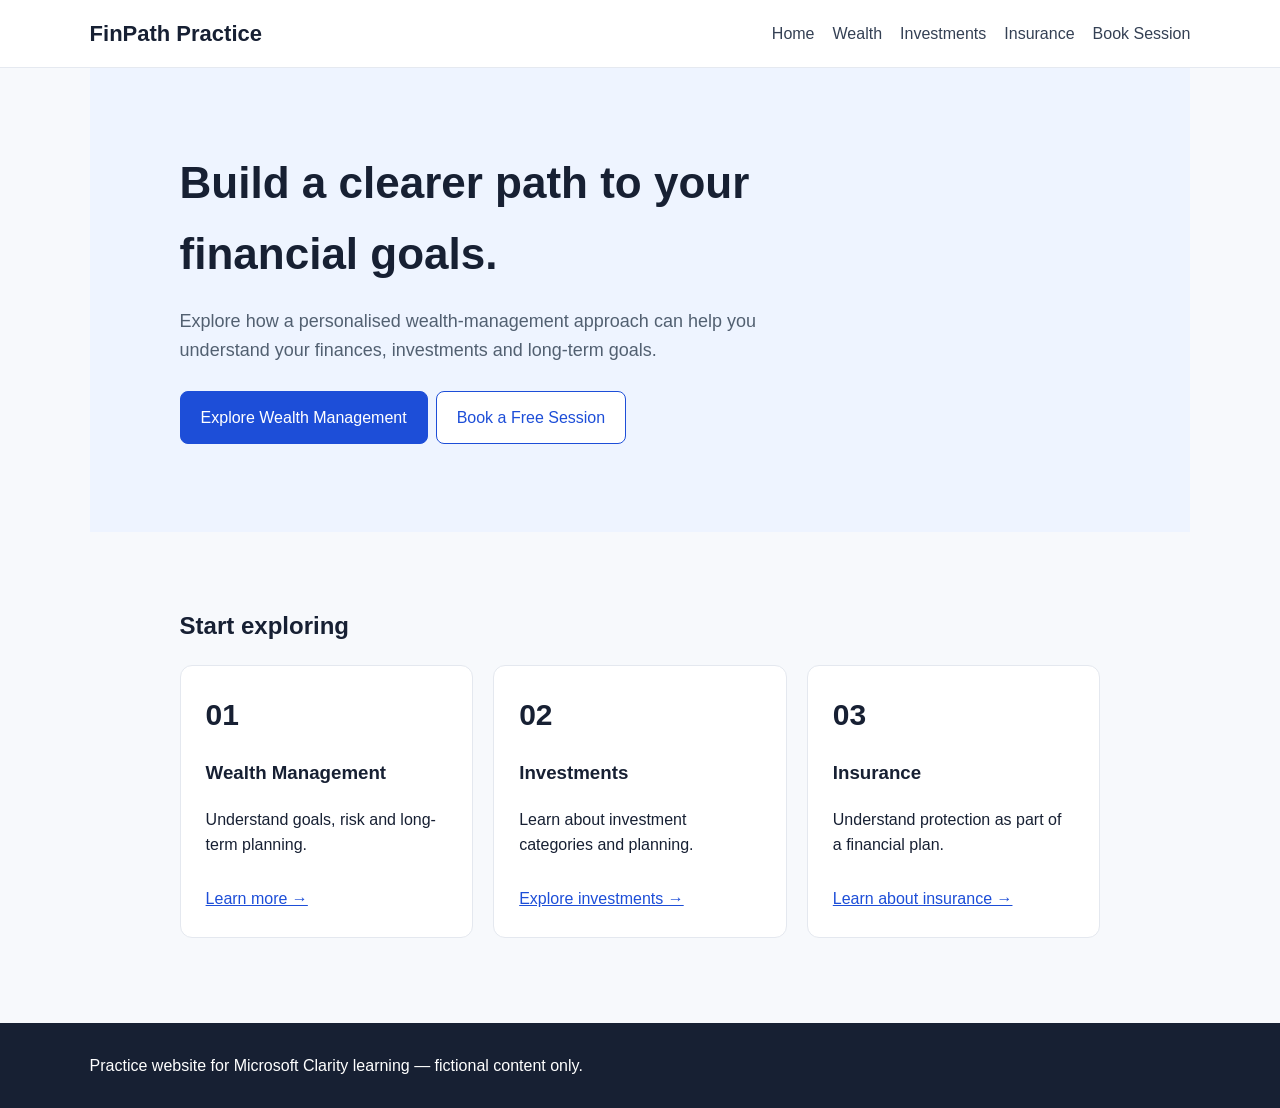
==== index.html @ 6cf88694 "Add files via upload" ====
<!doctype html><html><head><meta charset="utf-8"><meta name="viewport" content="width=device-width,initial-scale=1"><title>FinPath Practice</title><link rel="stylesheet" href="style.css"><!-- CLARITY CODE WILL GO HERE --></head><body><nav><div class="logo">FinPath Practice</div><div><a href="index.html">Home</a><a href="wealth.html">Wealth</a><a href="investments.html">Investments</a><a href="insurance.html">Insurance</a><a href="booking.html">Book Session</a></div></nav><section class="hero"><h1>Build a clearer path to your financial goals.</h1><p>Explore how a personalised wealth-management approach can help you understand your finances, investments and long-term goals.</p><a class="btn primary" href="wealth.html">Explore Wealth Management</a><a class="btn" href="booking.html">Book a Free Session</a></section><section><h2>Start exploring</h2><div class="grid"><div class="card"><div class="stat">01</div><h3>Wealth Management</h3><p>Understand goals, risk and long-term planning.</p><a href="wealth.html">Learn more →</a></div><div class="card"><div class="stat">02</div><h3>Investments</h3><p>Learn about investment categories and planning.</p><a href="investments.html">Explore investments →</a></div><div class="card"><div class="stat">03</div><h3>Insurance</h3><p>Understand protection as part of a financial plan.</p><a href="insurance.html">Learn about insurance →</a></div></div></section><footer>Practice website for Microsoft Clarity learning — fictional content only.</footer></body></html>
---- style.css ----
*{box-sizing:border-box}body{margin:0;font-family:Arial,sans-serif;color:#172033;background:#f7f9fc;line-height:1.6}nav{position:sticky;top:0;background:#fff;border-bottom:1px solid #e5e9f0;padding:16px 7%;display:flex;justify-content:space-between;align-items:center;z-index:5}.logo{font-weight:700;font-size:22px}nav a{margin-left:18px;text-decoration:none;color:#344054}.hero{padding:80px 7%;background:#eef4ff}.hero h1{font-size:44px;max-width:700px;margin:0 0 15px}.hero p{max-width:650px;font-size:18px;color:#526071}.btn{display:inline-block;padding:13px 20px;border-radius:8px;text-decoration:none;margin:8px 8px 8px 0;border:1px solid #1d4ed8;background:white;color:#1d4ed8}.primary{background:#1d4ed8;color:white}section{padding:55px 7%;max-width:1100px;margin:auto}.grid{display:grid;grid-template-columns:repeat(3,1fr);gap:20px}.card{background:white;padding:25px;border:1px solid #e4e8ef;border-radius:12px}.card a{display:inline-block;margin-top:12px;color:#1d4ed8}.stat{font-size:30px;font-weight:700}footer{padding:30px 7%;background:#172033;color:white;margin-top:30px}form{max-width:650px;background:white;padding:28px;border-radius:12px;border:1px solid #e4e8ef}label{display:block;margin-top:16px;font-weight:600}input,select,textarea{width:100%;padding:12px;margin-top:6px;border:1px solid #ccd3df;border-radius:7px}@media(max-width:750px){.grid{grid-template-columns:1fr}.hero h1{font-size:34px}nav div:last-child{display:none}}
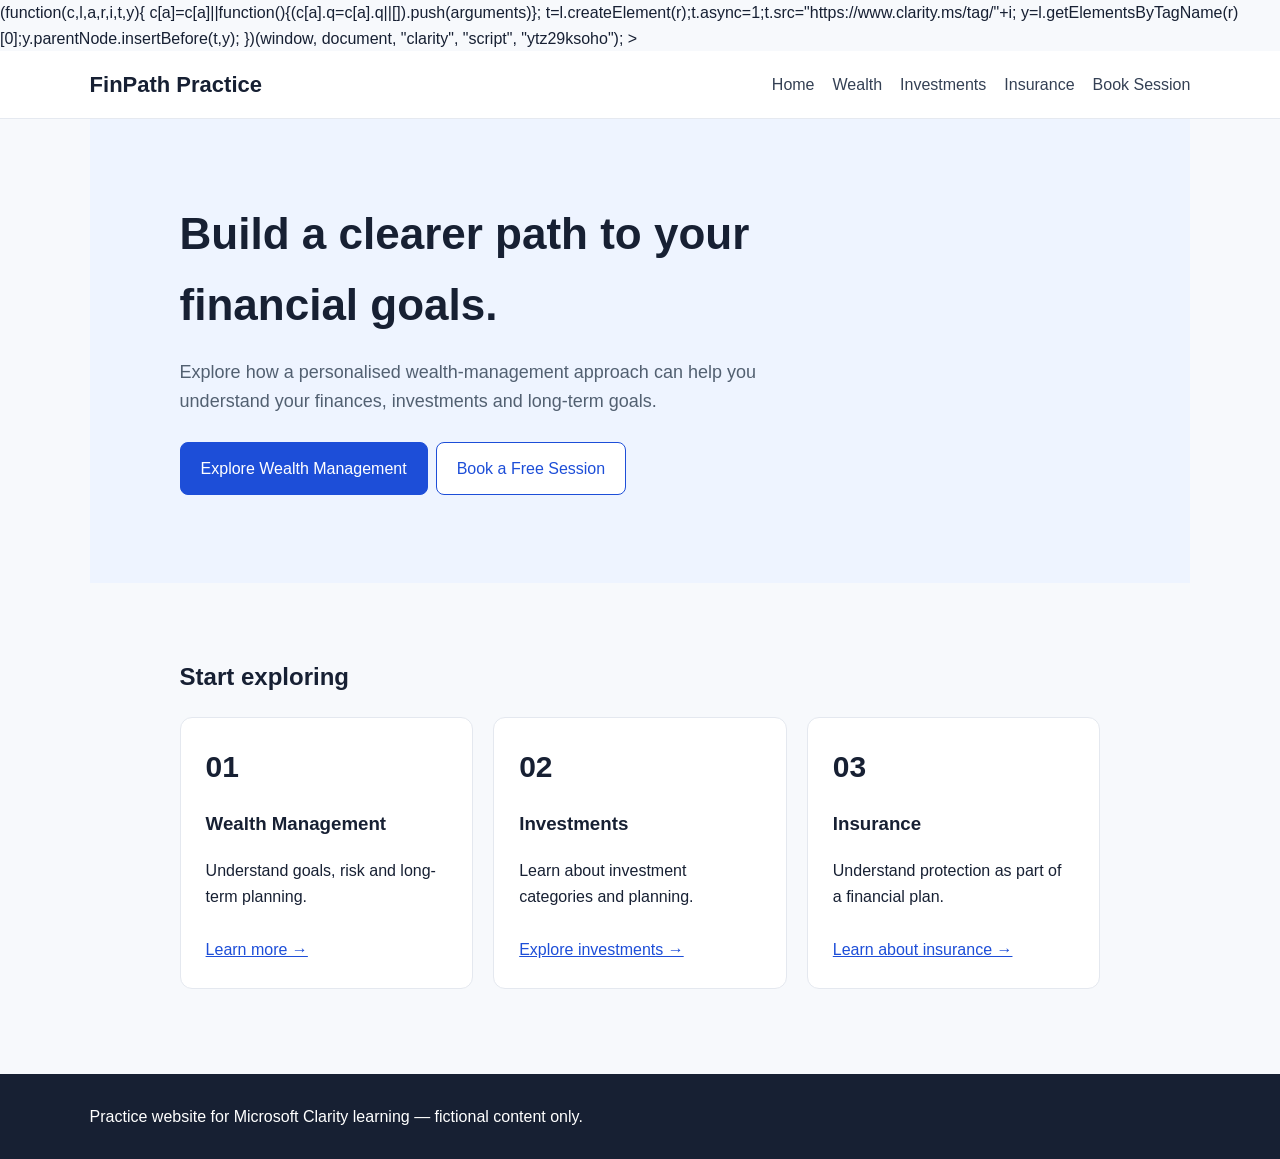
==== commit b63dc467: "Update index.html" ====
--- a/index.html
+++ b/index.html
@@ -1 +1,8 @@
-<!doctype html><html><head><meta charset="utf-8"><meta name="viewport" content="width=device-width,initial-scale=1"><title>FinPath Practice</title><link rel="stylesheet" href="style.css"><!-- CLARITY CODE WILL GO HERE --></head><body><nav><div class="logo">FinPath Practice</div><div><a href="index.html">Home</a><a href="wealth.html">Wealth</a><a href="investments.html">Investments</a><a href="insurance.html">Insurance</a><a href="booking.html">Book Session</a></div></nav><section class="hero"><h1>Build a clearer path to your financial goals.</h1><p>Explore how a personalised wealth-management approach can help you understand your finances, investments and long-term goals.</p><a class="btn primary" href="wealth.html">Explore Wealth Management</a><a class="btn" href="booking.html">Book a Free Session</a></section><section><h2>Start exploring</h2><div class="grid"><div class="card"><div class="stat">01</div><h3>Wealth Management</h3><p>Understand goals, risk and long-term planning.</p><a href="wealth.html">Learn more →</a></div><div class="card"><div class="stat">02</div><h3>Investments</h3><p>Learn about investment categories and planning.</p><a href="investments.html">Explore investments →</a></div><div class="card"><div class="stat">03</div><h3>Insurance</h3><p>Understand protection as part of a financial plan.</p><a href="insurance.html">Learn about insurance →</a></div></div></section><footer>Practice website for Microsoft Clarity learning — fictional content only.</footer></body></html>+<!doctype html><html><head
+                      <script type="text/javascript">
+(function(c,l,a,r,i,t,y){
+c[a]=c[a]||function(){(c[a].q=c[a].q||[]).push(arguments)};
+t=l.createElement(r);t.async=1;t.src="https://www.clarity.ms/tag/"+i;
+y=l.getElementsByTagName(r)[0];y.parentNode.insertBefore(t,y);
+})(window, document, "clarity", "script", "ytz29ksoho");
+</script> ><meta charset="utf-8"><meta name="viewport" content="width=device-width,initial-scale=1"><title>FinPath Practice</title><link rel="stylesheet" href="style.css"><!-- CLARITY CODE WILL GO HERE --></head><body><nav><div class="logo">FinPath Practice</div><div><a href="index.html">Home</a><a href="wealth.html">Wealth</a><a href="investments.html">Investments</a><a href="insurance.html">Insurance</a><a href="booking.html">Book Session</a></div></nav><section class="hero"><h1>Build a clearer path to your financial goals.</h1><p>Explore how a personalised wealth-management approach can help you understand your finances, investments and long-term goals.</p><a class="btn primary" href="wealth.html">Explore Wealth Management</a><a class="btn" href="booking.html">Book a Free Session</a></section><section><h2>Start exploring</h2><div class="grid"><div class="card"><div class="stat">01</div><h3>Wealth Management</h3><p>Understand goals, risk and long-term planning.</p><a href="wealth.html">Learn more →</a></div><div class="card"><div class="stat">02</div><h3>Investments</h3><p>Learn about investment categories and planning.</p><a href="investments.html">Explore investments →</a></div><div class="card"><div class="stat">03</div><h3>Insurance</h3><p>Understand protection as part of a financial plan.</p><a href="insurance.html">Learn about insurance →</a></div></div></section><footer>Practice website for Microsoft Clarity learning — fictional content only.</footer></body></html>
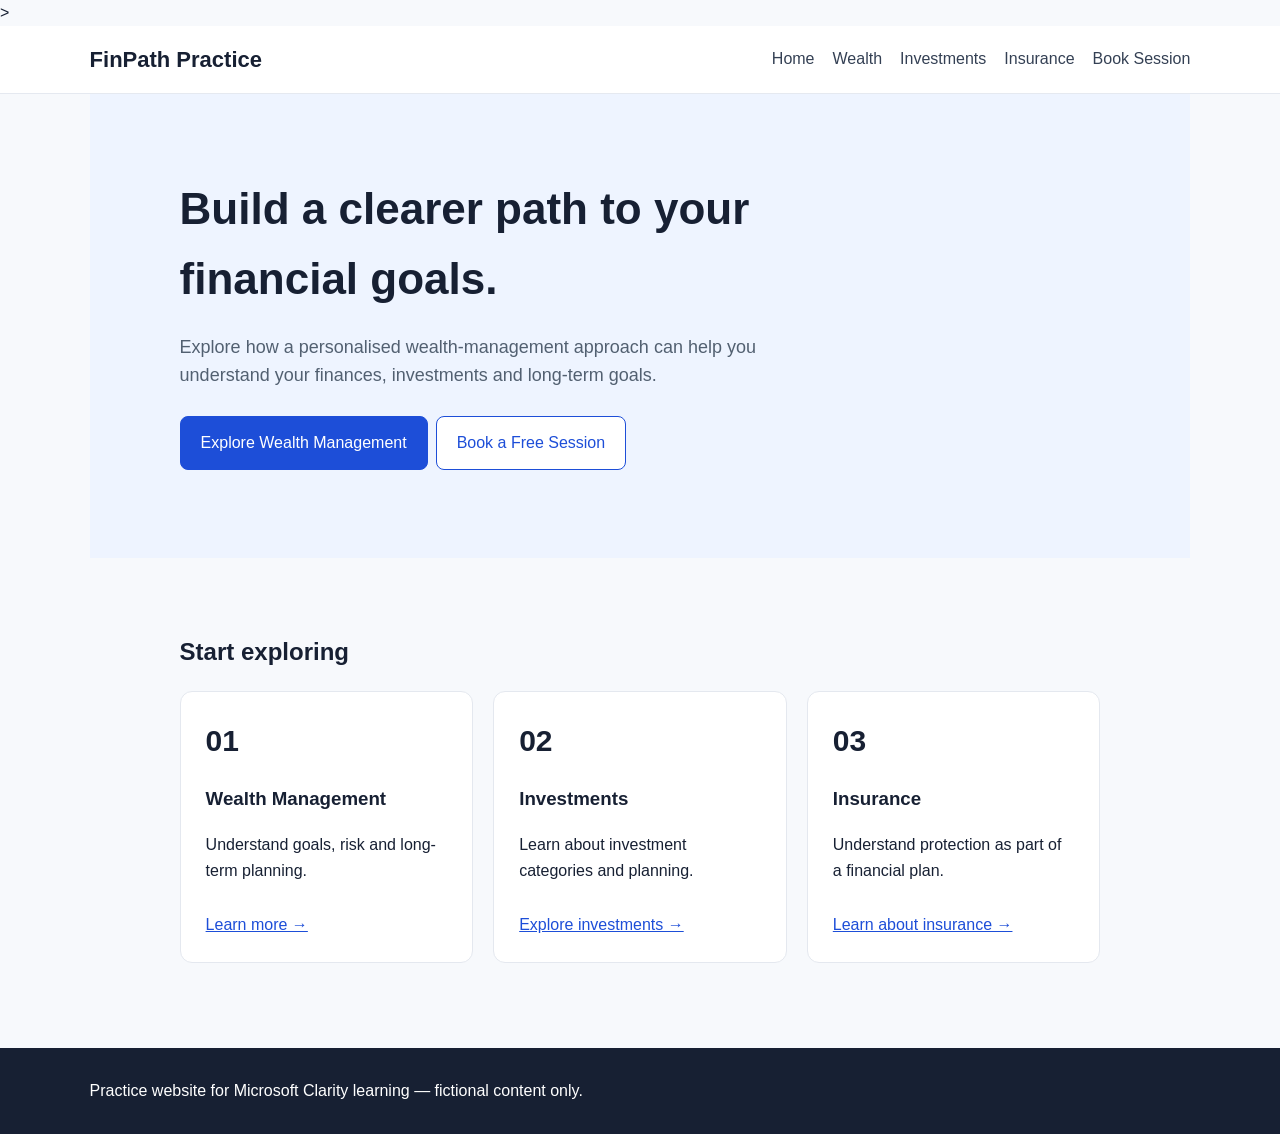
==== commit 8dd672b4: "Update index.html" ====
--- a/index.html
+++ b/index.html
@@ -1,4 +1,4 @@
-<!doctype html><html><head
+<!doctype html><html><head>
                       <script type="text/javascript">
 (function(c,l,a,r,i,t,y){
 c[a]=c[a]||function(){(c[a].q=c[a].q||[]).push(arguments)};
